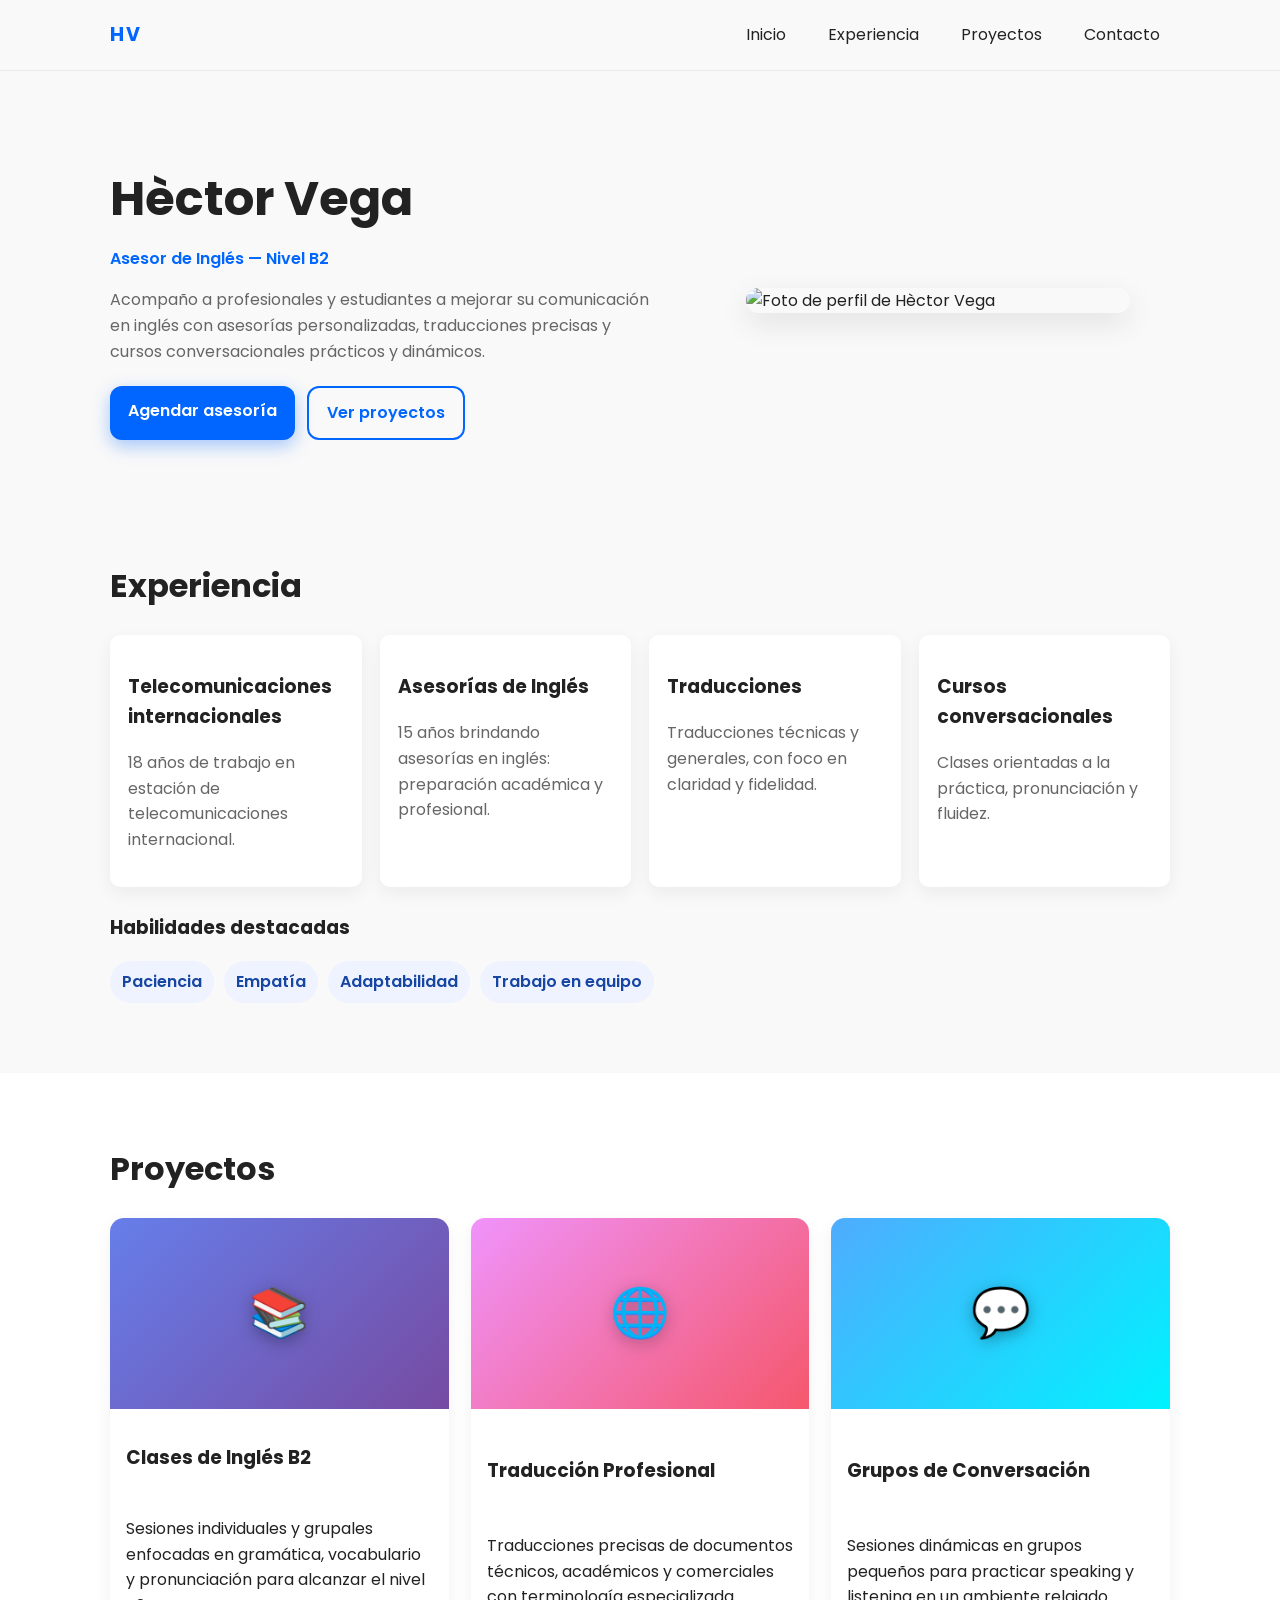
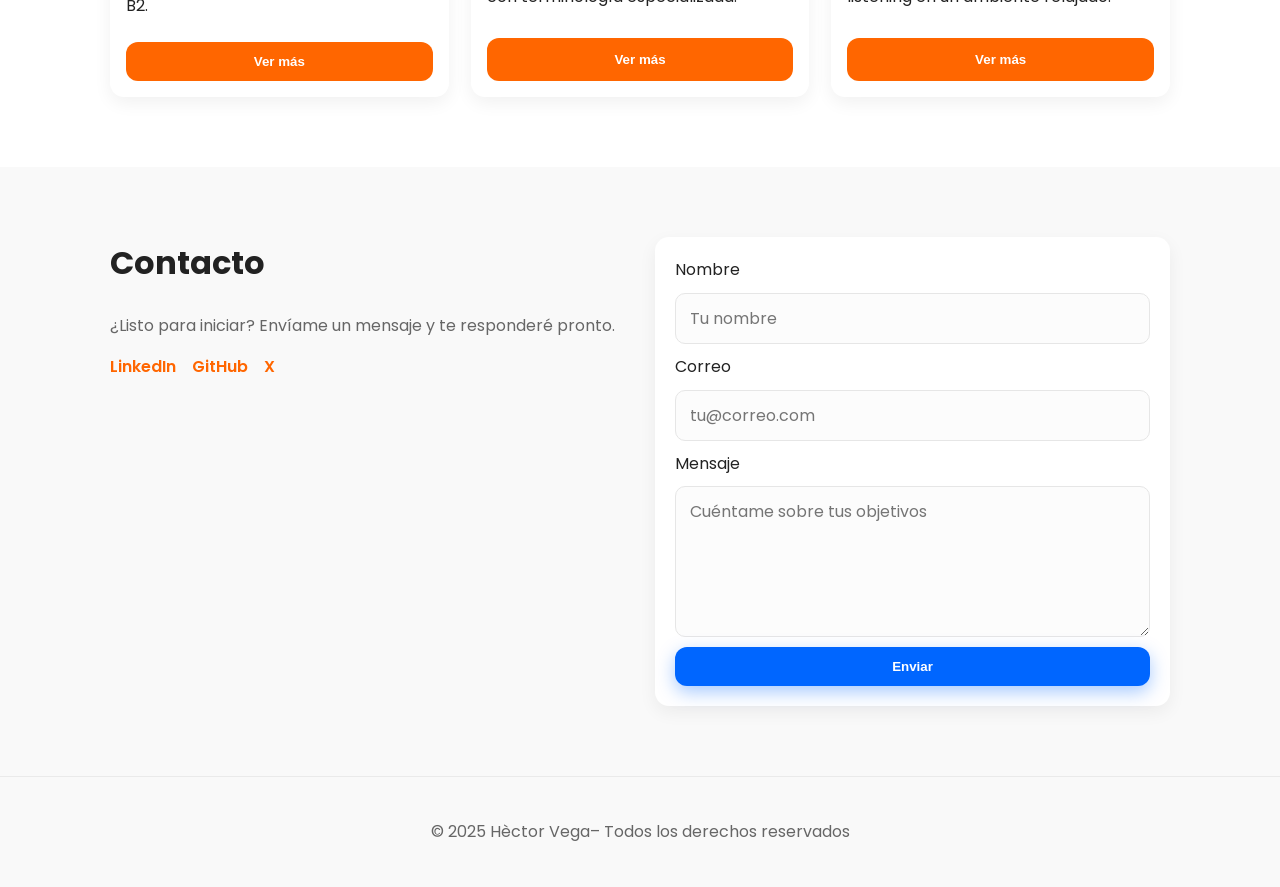
==== index.html @ d696b53c "Add files via upload" ====
<!DOCTYPE html>
<html lang="es">
  <head>
    <meta charset="UTF-8" />
    <meta name="viewport" content="width=device-width, initial-scale=1.0" />
    <meta name="description" content="Portafolio profesional de Hèctor Vega – asesor de Inglés B2" />
    <title>Hèctor Vega — Asesor de Inglés B2</title>
    <!-- Tipografía Google Fonts -->
    <link rel="preconnect" href="https://fonts.googleapis.com">
    <link rel="preconnect" href="https://fonts.gstatic.com" crossorigin>
    <link href="https://fonts.googleapis.com/css2?family=Poppins:wght@300;400;500;600;700&display=swap" rel="stylesheet">
    <!-- Hoja de estilos principal -->
    <link rel="stylesheet" href="./css/styles.css" />
  </head>
  <body>
    <!-- Navegación principal fija -->
    <header class="site-header">
      <nav class="container nav">
        <a href="#inicio" class="logo" aria-label="Ir al inicio">HV</a>
        <ul class="nav-links">
          <li><a href="#inicio">Inicio</a></li>
          <li><a href="#experiencia">Experiencia</a></li>
          <li><a href="#proyectos">Proyectos</a></li>
          <li><a href="#contacto">Contacto</a></li>
        </ul>
      </nav>
    </header>

    <!-- Sección 1: Presentación / Hero -->
    <main id="inicio" class="hero">
      <div class="container hero-grid">
        <!-- Texto de presentación -->
        <section class="hero-content" aria-labelledby="presentacion-title">
          <h1 id="presentacion-title">Hèctor Vega</h1>
          <p class="subtitle">Asesor de Inglés — Nivel B2</p>
          <p class="description">
            Acompaño a profesionales y estudiantes a mejorar su comunicación en inglés con
            asesorías personalizadas, traducciones precisas y cursos conversacionales
            prácticos y dinámicos.
          </p>
          <div class="hero-cta">
            <a class="btn btn-primary" href="#contacto">Agendar asesoría</a>
            <a class="btn btn-outline" href="#proyectos">Ver proyectos</a>
          </div>
        </section>

        <!-- Imagen de perfil -->
        <figure class="hero-photo">
          <img src="https://res.cloudinary.com/dvc1s1dbi/image/upload/v1758905788/HVpot_lnt0bi.jpg" alt="Foto de perfil de Hèctor Vega" loading="lazy" />
        </figure>
      </div>
    </main>

    <!-- Sección 2: Experiencia -->
    <section id="experiencia" class="section">
      <div class="container">
        <h2 class="section-title">Experiencia</h2>
        <div class="experience-grid">
          <!-- Lista de experiencias laborales -->
          <article class="card">
            <h3>Telecomunicaciones internacionales</h3>
            <p class="muted">18 años de trabajo en estación de telecomunicaciones internacional.</p>
          </article>
          <article class="card">
            <h3>Asesorías de Inglés</h3>
            <p class="muted">15 años brindando asesorías en inglés: preparación académica y profesional.</p>
          </article>
          <article class="card">
            <h3>Traducciones</h3>
            <p class="muted">Traducciones técnicas y generales, con foco en claridad y fidelidad.</p>
          </article>
          <article class="card">
            <h3>Cursos conversacionales</h3>
            <p class="muted">Clases orientadas a la práctica, pronunciación y fluidez.</p>
          </article>
        </div>

        <!-- Habilidades destacadas -->
        <div class="skills">
          <h3>Habilidades destacadas</h3>
          <ul class="chip-list">
            <li class="chip">Paciencia</li>
            <li class="chip">Empatía</li>
            <li class="chip">Adaptabilidad</li>
            <li class="chip">Trabajo en equipo</li>
          </ul>
        </div>
      </div>
    </section>

    <!-- Sección 3: Proyectos -->
    <section id="proyectos" class="section alt">
      <div class="container">
        <h2 class="section-title">Proyectos</h2>
        <div class="projects-grid">
          <!-- Tarjeta de proyecto: Clases de inglés -->
          <article class="project-card">
            <div class="project-image project-image-classes">
              <div class="project-icon">📚</div>
              <div class="project-overlay">
                <span class="project-label">Clases Personalizadas</span>
              </div>
            </div>
            <div class="project-content">
              <h3>Clases de Inglés B2</h3>
              <p>Sesiones individuales y grupales enfocadas en gramática, vocabulario y pronunciación para alcanzar el nivel B2.</p>
              <button class="btn btn-secondary" type="button">Ver más</button>
            </div>
          </article>

          <!-- Tarjeta de proyecto: Traducción -->
          <article class="project-card">
            <div class="project-image project-image-translation">
              <div class="project-icon">🌐</div>
              <div class="project-overlay">
                <span class="project-label">Servicios de Traducción</span>
              </div>
            </div>
            <div class="project-content">
              <h3>Traducción Profesional</h3>
              <p>Traducciones precisas de documentos técnicos, académicos y comerciales con terminología especializada.</p>
              <button class="btn btn-secondary" type="button">Ver más</button>
            </div>
          </article>

          <!-- Tarjeta de proyecto: Grupos de conversación -->
          <article class="project-card">
            <div class="project-image project-image-conversation">
              <div class="project-icon">💬</div>
              <div class="project-overlay">
                <span class="project-label">Grupos de Conversación</span>
              </div>
            </div>
            <div class="project-content">
              <h3>Grupos de Conversación</h3>
              <p>Sesiones dinámicas en grupos pequeños para practicar speaking y listening en un ambiente relajado.</p>
              <button class="btn btn-secondary" type="button">Ver más</button>
            </div>
          </article>
        </div>
      </div>
    </section>

    <!-- Sección 4: Contacto -->
    <section id="contacto" class="section">
      <div class="container contact-grid">
        <div>
          <h2 class="section-title">Contacto</h2>
          <p class="muted">¿Listo para iniciar? Envíame un mensaje y te responderé pronto.</p>
          <!-- Enlaces simulados a redes sociales -->
          <ul class="socials">
            <li><a href="#" aria-label="LinkedIn">LinkedIn</a></li>
            <li><a href="#" aria-label="GitHub">GitHub</a></li>
            <li><a href="#" aria-label="X (Twitter)">X</a></li>
          </ul>
        </div>

        <!-- Formulario de contacto -->
        <form class="contact-form" id="contactForm" novalidate>
          <!-- Campo: Nombre -->
          <label for="nombre">Nombre</label>
          <input type="text" id="nombre" name="nombre" placeholder="Tu nombre" required />

          <!-- Campo: Correo -->
          <label for="correo">Correo</label>
          <input type="email" id="correo" name="correo" placeholder="tu@correo.com" required />

          <!-- Campo: Mensaje -->
          <label for="mensaje">Mensaje</label>
          <textarea id="mensaje" name="mensaje" rows="5" placeholder="Cuéntame sobre tus objetivos" required></textarea>

          <button type="submit" class="btn btn-primary">Enviar</button>
        </form>
      </div>
    </section>

    <!-- Footer -->
    <footer class="site-footer">
      <div class="container">
        <p>© 2025 Hèctor Vega– Todos los derechos reservados</p>
      </div>
    </footer>

    <!-- Script principal -->
    <script src="./js/script.js"></script>
  </body>
  </html>
---- css/styles.css ----
/*
  styles.css — Tema moderno para el portafolio de Hèctor Vega
  Paleta: fondo #f9f9f9, texto #222, primario #0066ff, secundario #ff6600
  Tipografía: Poppins (fallback sans-serif)
*/

:root {
  --color-bg: #f9f9f9;
  --color-text: #222222;
  --color-primary: #0066ff;
  --color-secondary: #ff6600;
  --color-muted: #666666;
  --color-card: #ffffff;
  --shadow-sm: 0 6px 18px rgba(0, 0, 0, 0.06);
  --shadow-md: 0 10px 30px rgba(0, 0, 0, 0.10);
  --radius: 14px;
  --radius-sm: 10px;
  --container: 1100px;
  --transition: 220ms ease;
}

/* Reset básico y tipografía */
* { box-sizing: border-box; }
html { scroll-behavior: smooth; }
body {
  margin: 0;
  font-family: 'Poppins', system-ui, -apple-system, Segoe UI, Roboto, Ubuntu, 'Helvetica Neue', Arial, sans-serif;
  color: var(--color-text);
  background: var(--color-bg);
  line-height: 1.6;
}

img { max-width: 100%; display: block; }
a { color: inherit; text-decoration: none; }

.container {
  width: 100%;
  max-width: var(--container);
  margin: 0 auto;
  padding: 0 20px;
}

/* Header fijo */
.site-header {
  position: sticky;
  top: 0;
  z-index: 50;
  background: rgba(249, 249, 249, 0.8);
  backdrop-filter: saturate(160%) blur(12px);
  border-bottom: 1px solid rgba(0, 0, 0, 0.06);
}

.nav {
  display: flex;
  align-items: center;
  justify-content: space-between;
  height: 70px;
}

.logo {
  font-weight: 700;
  font-size: 1.2rem;
  letter-spacing: 2px;
  color: var(--color-primary);
}

.nav-links {
  list-style: none;
  display: flex;
  gap: 22px;
  padding: 0;
  margin: 0;
}

.nav-links a {
  padding: 8px 10px;
  border-radius: 8px;
  transition: background var(--transition), color var(--transition), transform var(--transition);
}

.nav-links a:hover {
  background: var(--color-primary);
  color: white;
  transform: translateY(-2px);
}

/* Hero */
.hero {
  padding: 90px 0 50px;
}

.hero-grid {
  display: grid;
  grid-template-columns: 1.2fr 1fr;
  gap: 40px;
  align-items: center;
}

.hero-content h1 {
  margin: 0 0 8px;
  font-size: clamp(2rem, 4vw, 3rem);
}

.subtitle {
  margin: 0 0 14px;
  color: var(--color-primary);
  font-weight: 600;
}

.description {
  margin-bottom: 22px;
  color: var(--color-muted);
}

.hero-cta { display: flex; gap: 12px; flex-wrap: wrap; }

.hero-photo img {
  width: 100%;
  height: auto;
  border-radius: var(--radius);
  box-shadow: var(--shadow-md);
  object-fit: cover;
}

/* Botones */
.btn {
  appearance: none;
  border: none;
  padding: 12px 18px;
  border-radius: 12px;
  font-weight: 600;
  cursor: pointer;
  transition: transform var(--transition), box-shadow var(--transition), background var(--transition), color var(--transition);
}

.btn-primary {
  background: var(--color-primary);
  color: #ffffff;
  box-shadow: 0 6px 18px rgba(0, 102, 255, 0.35);
}

.btn-primary:hover { transform: translateY(-2px); box-shadow: 0 10px 26px rgba(0, 102, 255, 0.45); }
.btn-primary:active { transform: translateY(0); }

.btn-outline {
  background: transparent;
  color: var(--color-primary);
  border: 2px solid var(--color-primary);
}
.btn-outline:hover { background: var(--color-primary); color: white; }

.btn-secondary {
  background: var(--color-secondary);
  color: #ffffff;
}
.btn-secondary:hover { filter: brightness(1.05); transform: translateY(-2px); }

/* Secciones */
.section { padding: 70px 0; }
.section.alt { background: #ffffff; }
.section-title {
  font-size: clamp(1.6rem, 3vw, 2rem);
  margin: 0 0 24px 0;
}

.muted { color: var(--color-muted); }

/* Experiencia */
.experience-grid {
  display: grid;
  grid-template-columns: repeat(4, 1fr);
  gap: 18px;
}

.card {
  background: var(--color-card);
  border-radius: var(--radius-sm);
  box-shadow: var(--shadow-sm);
  padding: 18px;
  transition: transform var(--transition), box-shadow var(--transition);
}

.card:hover { transform: translateY(-4px); box-shadow: var(--shadow-md); }

.skills { margin-top: 26px; }
.chip-list { list-style: none; display: flex; gap: 10px; padding: 0; margin: 8px 0 0; flex-wrap: wrap; }
.chip {
  background: #eef3ff;
  color: #1746a2;
  padding: 8px 12px;
  border-radius: 999px;
  font-weight: 600;
}

/* Proyectos */
.projects-grid {
  display: grid;
  grid-template-columns: repeat(3, 1fr);
  gap: 22px;
}

.project-card {
  background: var(--color-card);
  border-radius: var(--radius);
  overflow: hidden;
  box-shadow: var(--shadow-sm);
  display: grid;
  transition: transform var(--transition), box-shadow var(--transition);
}

.project-card:hover {
  transform: translateY(-6px);
  box-shadow: var(--shadow-md);
}

/* Imágenes de proyectos con colores llamativos */
.project-image {
  position: relative;
  aspect-ratio: 16 / 9;
  display: flex;
  align-items: center;
  justify-content: center;
  overflow: hidden;
  transition: transform var(--transition);
}

.project-card:hover .project-image {
  transform: scale(1.05);
}

.project-icon {
  font-size: 3rem;
  z-index: 2;
  position: relative;
  filter: drop-shadow(0 4px 8px rgba(0, 0, 0, 0.3));
}

.project-overlay {
  position: absolute;
  bottom: 0;
  left: 0;
  right: 0;
  background: linear-gradient(transparent, rgba(0, 0, 0, 0.7));
  padding: 20px 16px 16px;
  transform: translateY(100%);
  transition: transform var(--transition);
}

.project-card:hover .project-overlay {
  transform: translateY(0);
}

.project-label {
  color: white;
  font-weight: 600;
  font-size: 0.9rem;
  text-shadow: 0 2px 4px rgba(0, 0, 0, 0.5);
}

/* Gradientes coloridos para cada tipo de proyecto */
.project-image-classes {
  background: linear-gradient(135deg, #667eea 0%, #764ba2 100%);
}

.project-image-translation {
  background: linear-gradient(135deg, #f093fb 0%, #f5576c 100%);
}

.project-image-conversation {
  background: linear-gradient(135deg, #4facfe 0%, #00f2fe 100%);
}

.project-content { 
  padding: 16px; 
  display: grid; 
  gap: 8px; 
}

/* Contacto */
.contact-grid {
  display: grid;
  grid-template-columns: 1fr 1fr;
  gap: 30px;
}

.socials { list-style: none; padding: 0; display: flex; gap: 16px; }
.socials a { color: var(--color-secondary); font-weight: 600; }
.socials a:hover { text-decoration: underline; }

.contact-form {
  background: var(--color-card);
  padding: 20px;
  border-radius: var(--radius);
  box-shadow: var(--shadow-sm);
  display: grid;
  gap: 10px;
}

.contact-form input,
.contact-form textarea {
  width: 100%;
  padding: 12px 14px;
  border-radius: 10px;
  border: 1px solid #e6e6e6;
  background: #fcfcfc;
  transition: border var(--transition), box-shadow var(--transition);
  font-family: inherit;
  font-size: 1rem;
}

.contact-form input:focus,
.contact-form textarea:focus {
  outline: none;
  border-color: var(--color-primary);
  box-shadow: 0 0 0 4px rgba(0, 102, 255, 0.12);
}

/* Footer */
.site-footer {
  padding: 26px 0;
  border-top: 1px solid rgba(0,0,0,0.06);
  text-align: center;
  color: var(--color-muted);
}

/* Responsive */
@media (max-width: 1024px) {
  .experience-grid { grid-template-columns: repeat(2, 1fr); }
  .projects-grid { grid-template-columns: repeat(2, 1fr); }
}

@media (max-width: 720px) {
  .nav { height: 64px; }
  .hero { padding-top: 80px; }
  .hero-grid { grid-template-columns: 1fr; }
  .contact-grid { grid-template-columns: 1fr; }
  .projects-grid { grid-template-columns: 1fr; }
}
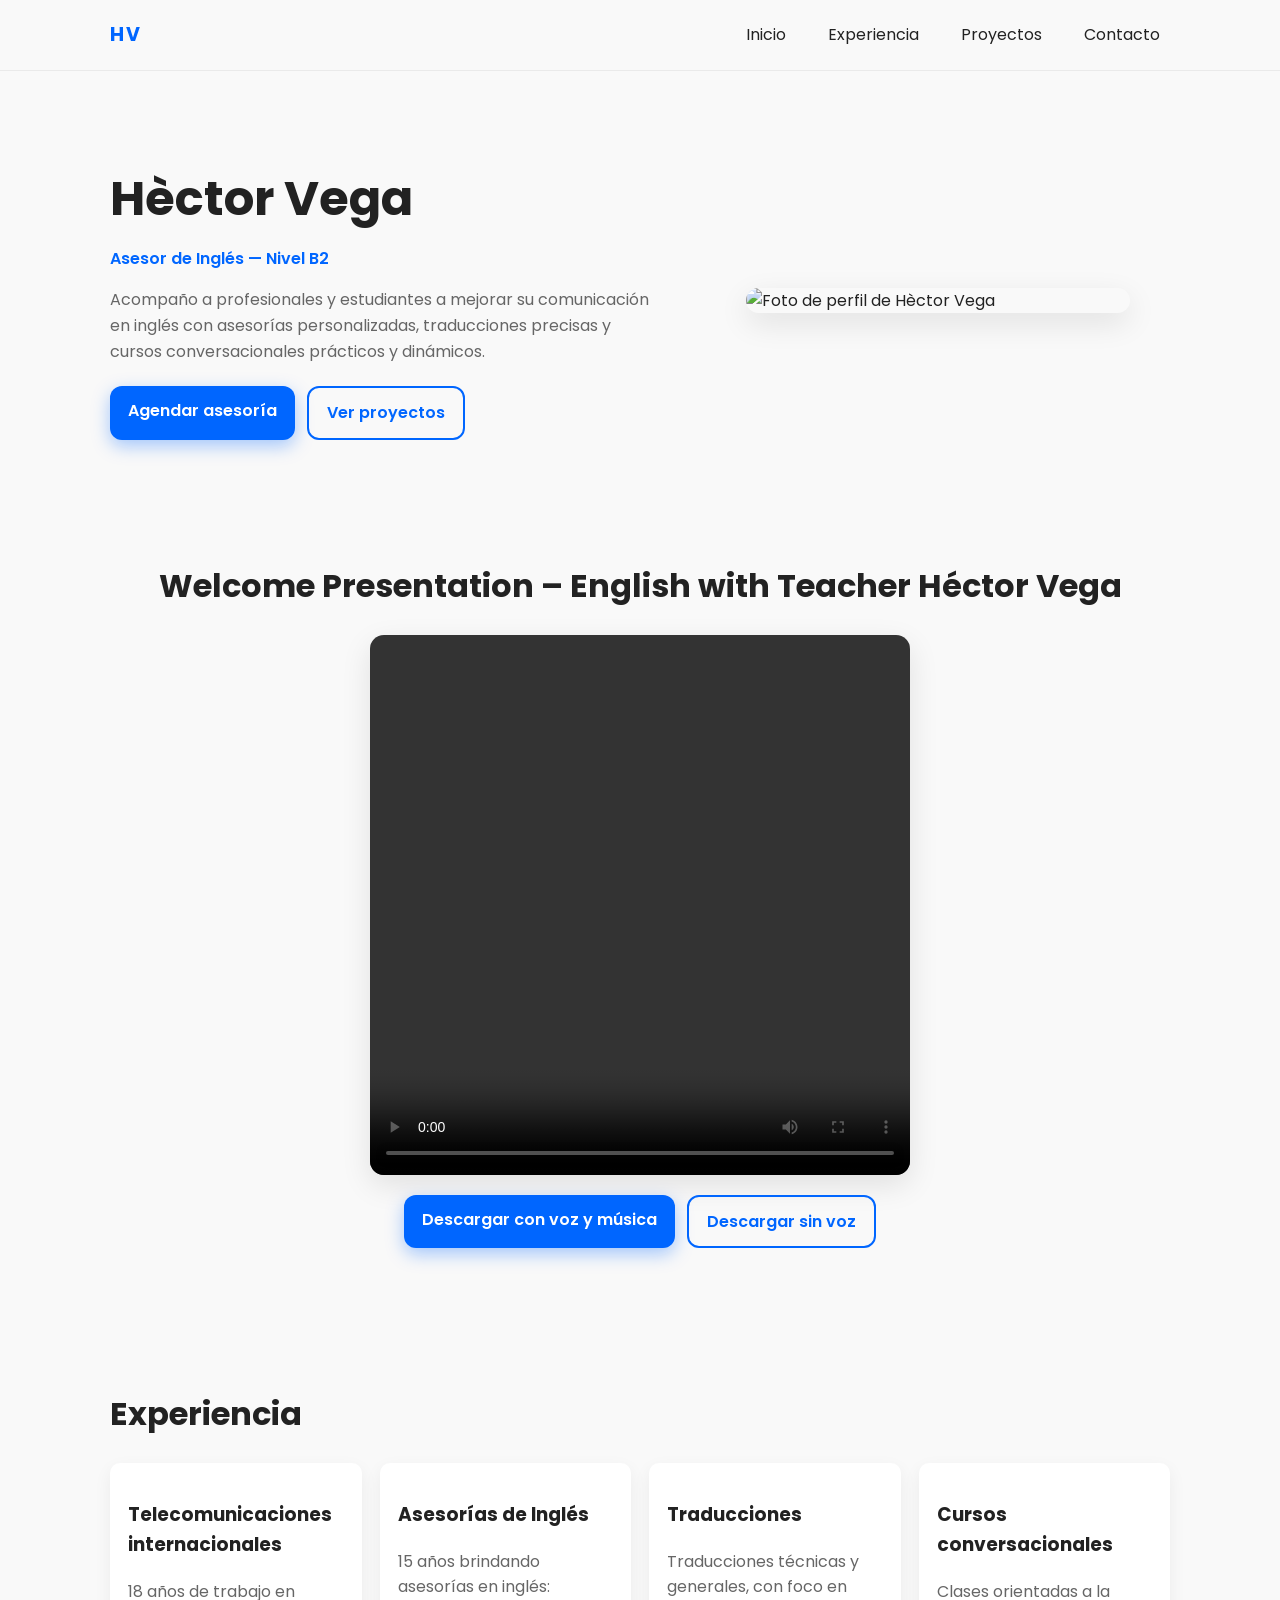
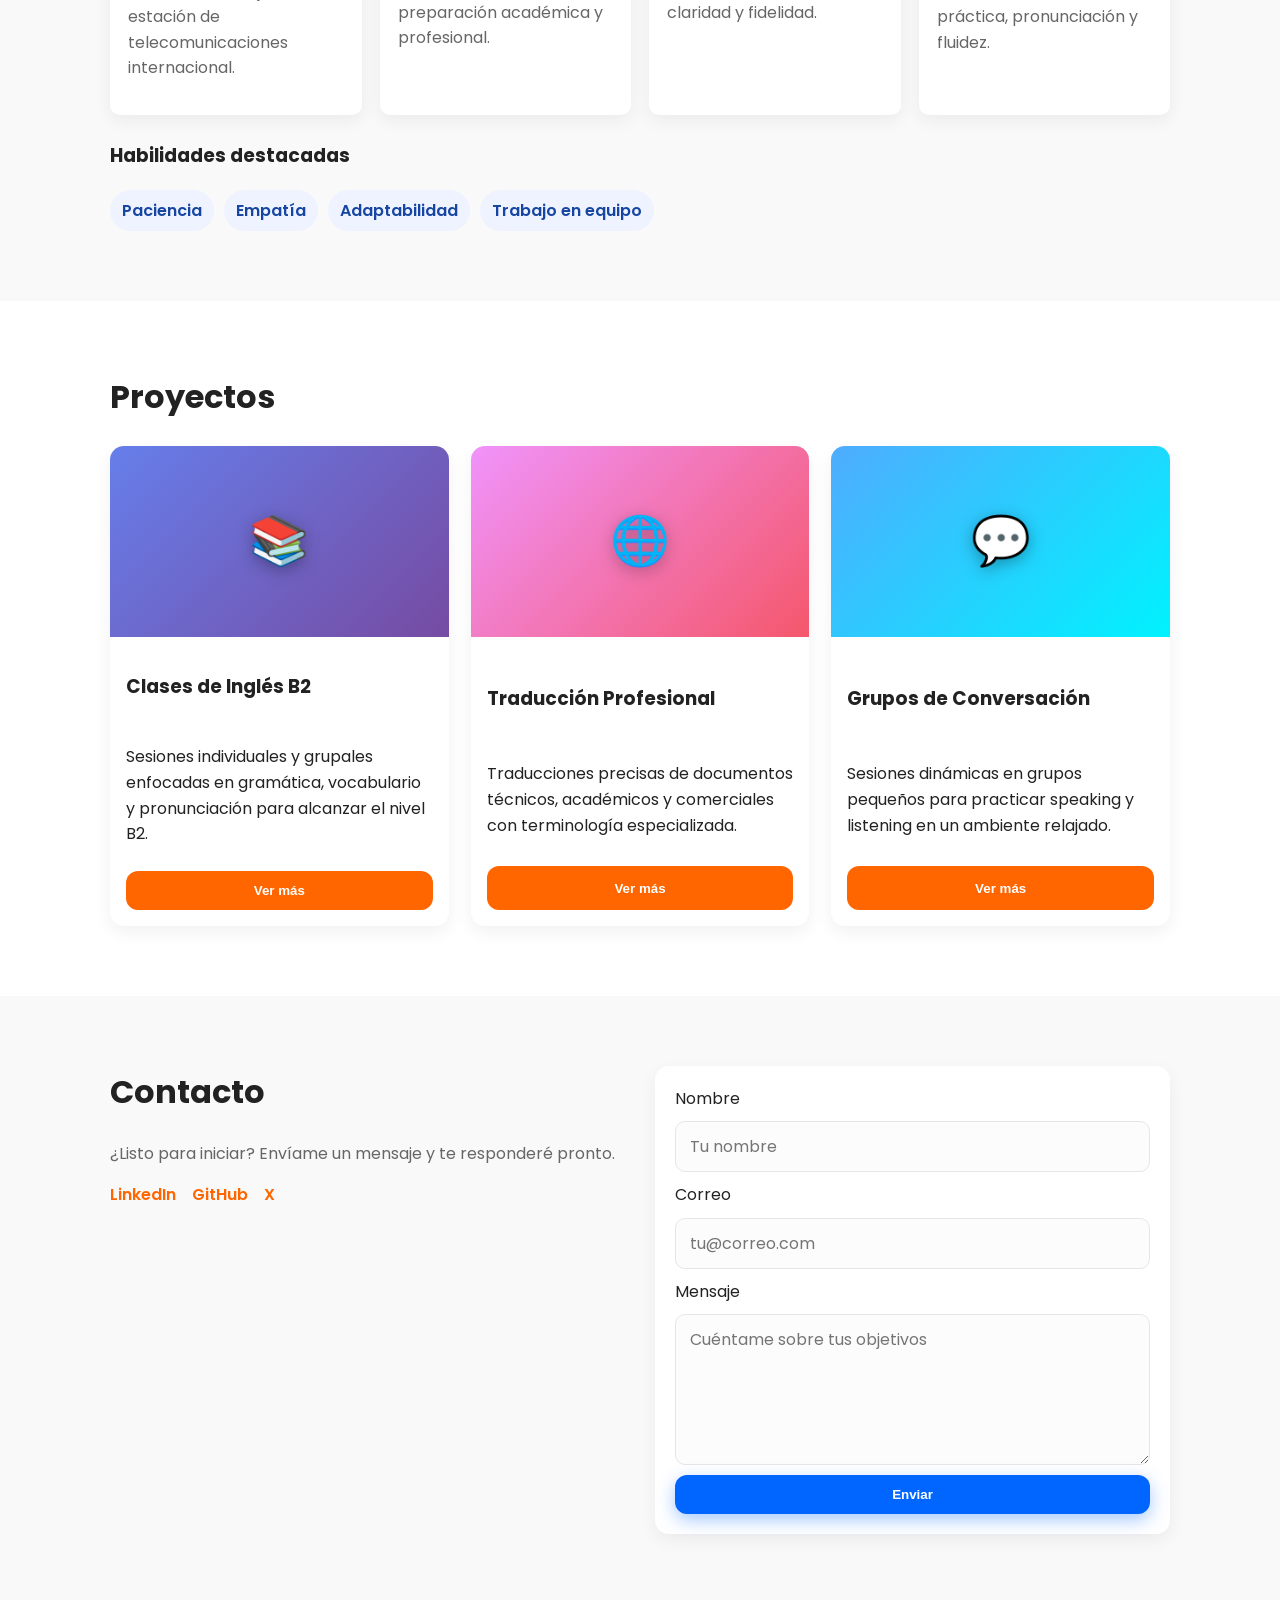
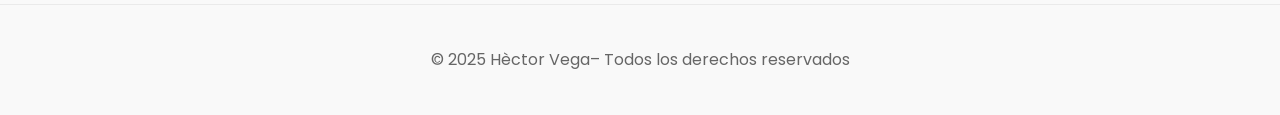
==== commit 699b058e: "Add video presentation section and styling Co-authored-by: hyyyr7457 <hyyyr7457@gmail.com>" ====
--- a/index.html
+++ b/index.html
@@ -51,6 +51,22 @@
       </div>
     </main>
 
+  <!-- Sección: Presentación en video -->
+  <section id="presentacion-video" class="section">
+      <div class="container" style="text-align:center">
+        <h2 class="section-title">Welcome Presentation – English with Teacher Héctor Vega</h2>
+        <video class="square-video" controls preload="metadata">
+          <source src="./presentation/output/welcome_presentation_with_voice.mp4" type="video/mp4" />
+          <source src="./presentation/output/welcome_presentation.mp4" type="video/mp4" />
+          Tu navegador no soporta video HTML5.
+        </video>
+        <div class="video-links">
+          <a class="btn btn-primary" href="./presentation/output/welcome_presentation_with_voice.mp4" download>Descargar con voz y música</a>
+          <a class="btn btn-outline" href="./presentation/output/welcome_presentation.mp4" download>Descargar sin voz</a>
+        </div>
+      </div>
+  </section>
+
     <!-- Sección 2: Experiencia -->
     <section id="experiencia" class="section">
       <div class="container">
@@ -183,6 +199,10 @@
 
     <!-- Script principal -->
     <script src="./js/script.js"></script>
+    <!-- Chatbase widget -->
+    <script>
+    (function(){if(!window.chatbase||window.chatbase("getState")!=="initialized"){window.chatbase=(...arguments)=>{if(!window.chatbase.q){window.chatbase.q=[]}window.chatbase.q.push(arguments)};window.chatbase=new Proxy(window.chatbase,{get(target,prop){if(prop==="q"){return target.q}return(...args)=>target(prop,...args)}})}const onLoad=function(){const script=document.createElement("script");script.src="https://www.chatbase.co/embed.min.js";script.id="Q_iWYYw1kbbiKHVZGAUJn";script.domain="www.chatbase.co";document.body.appendChild(script)};if(document.readyState==="complete"){onLoad()}else{window.addEventListener("load",onLoad)}})();
+    </script>
   </body>
   </html>
 
--- a/css/styles.css
+++ b/css/styles.css
@@ -338,3 +338,20 @@
 }
 
 
+/* Video de presentación */
+.square-video {
+  width: min(100%, 540px);
+  aspect-ratio: 1 / 1;
+  background: #f1f1f1;
+  border-radius: var(--radius);
+  box-shadow: var(--shadow-md);
+}
+
+.video-links {
+  margin-top: 12px;
+  display: flex;
+  gap: 12px;
+  flex-wrap: wrap;
+  justify-content: center;
+}
+
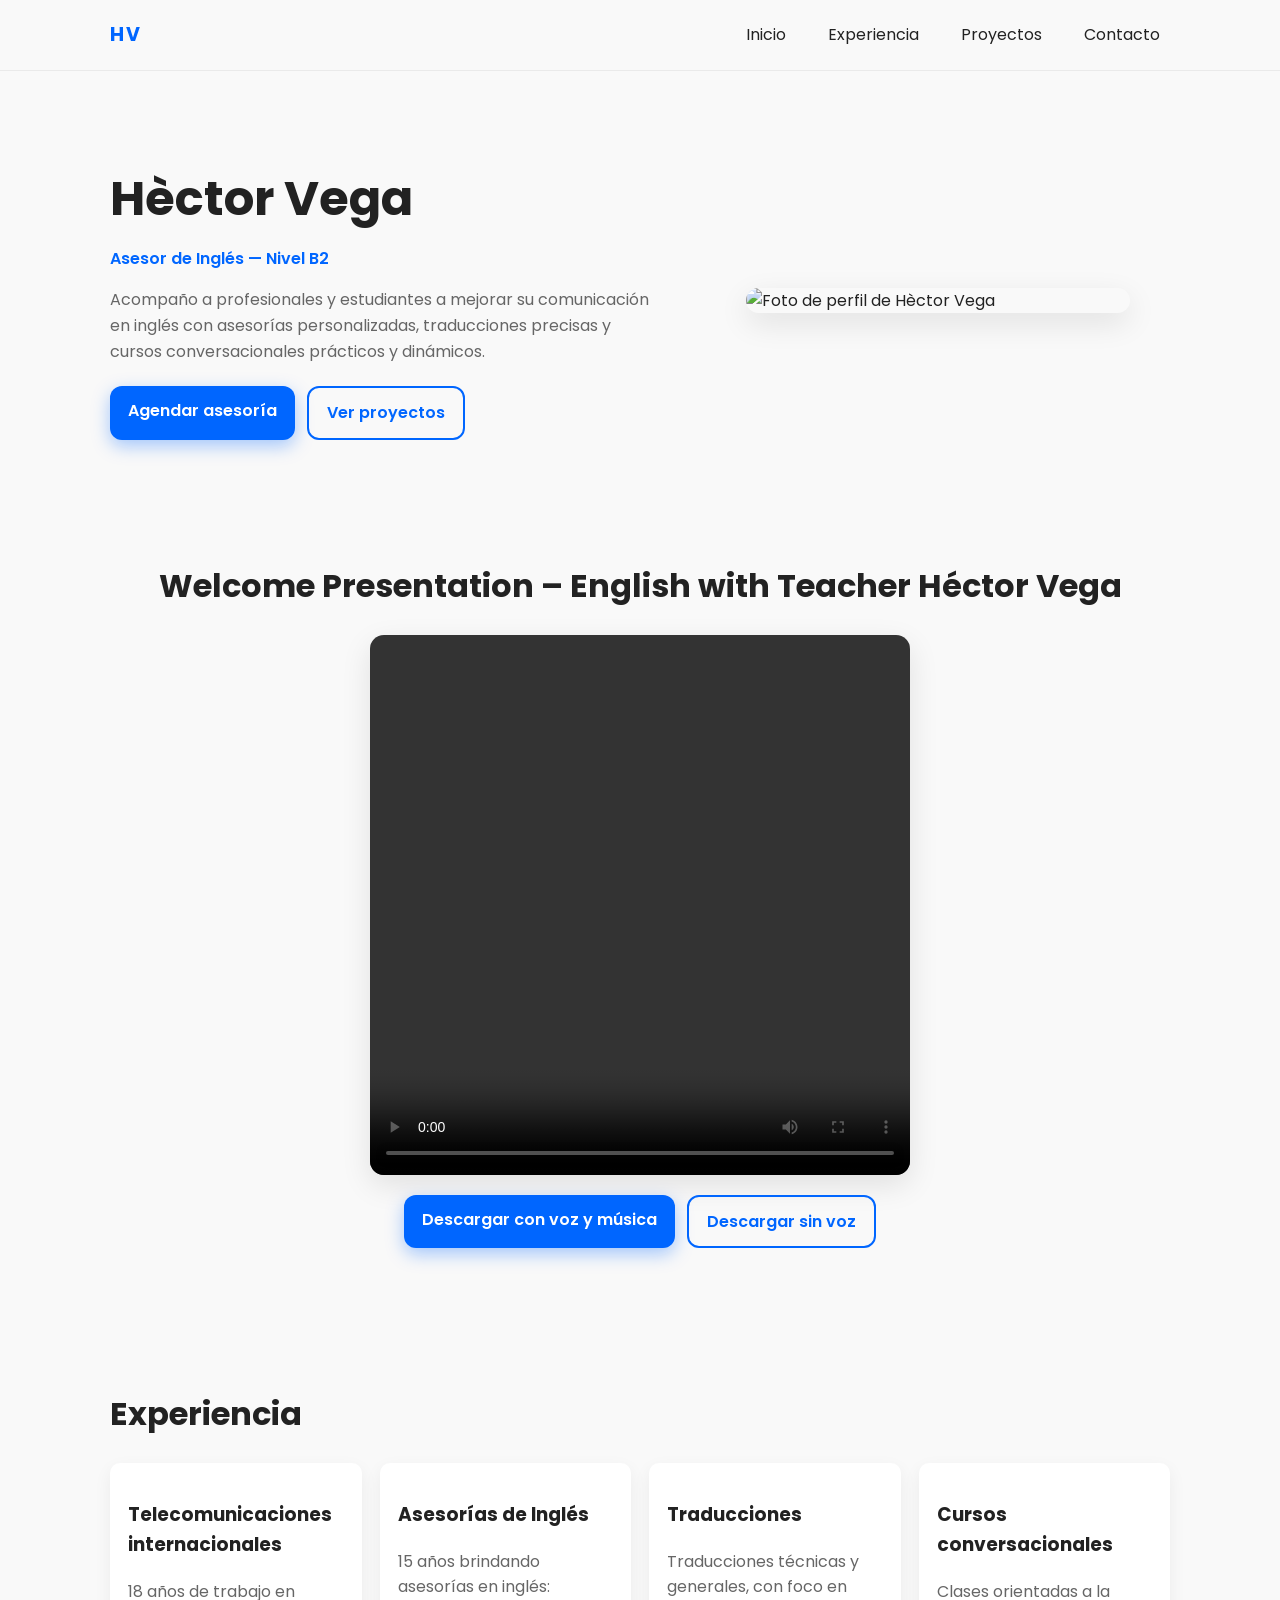
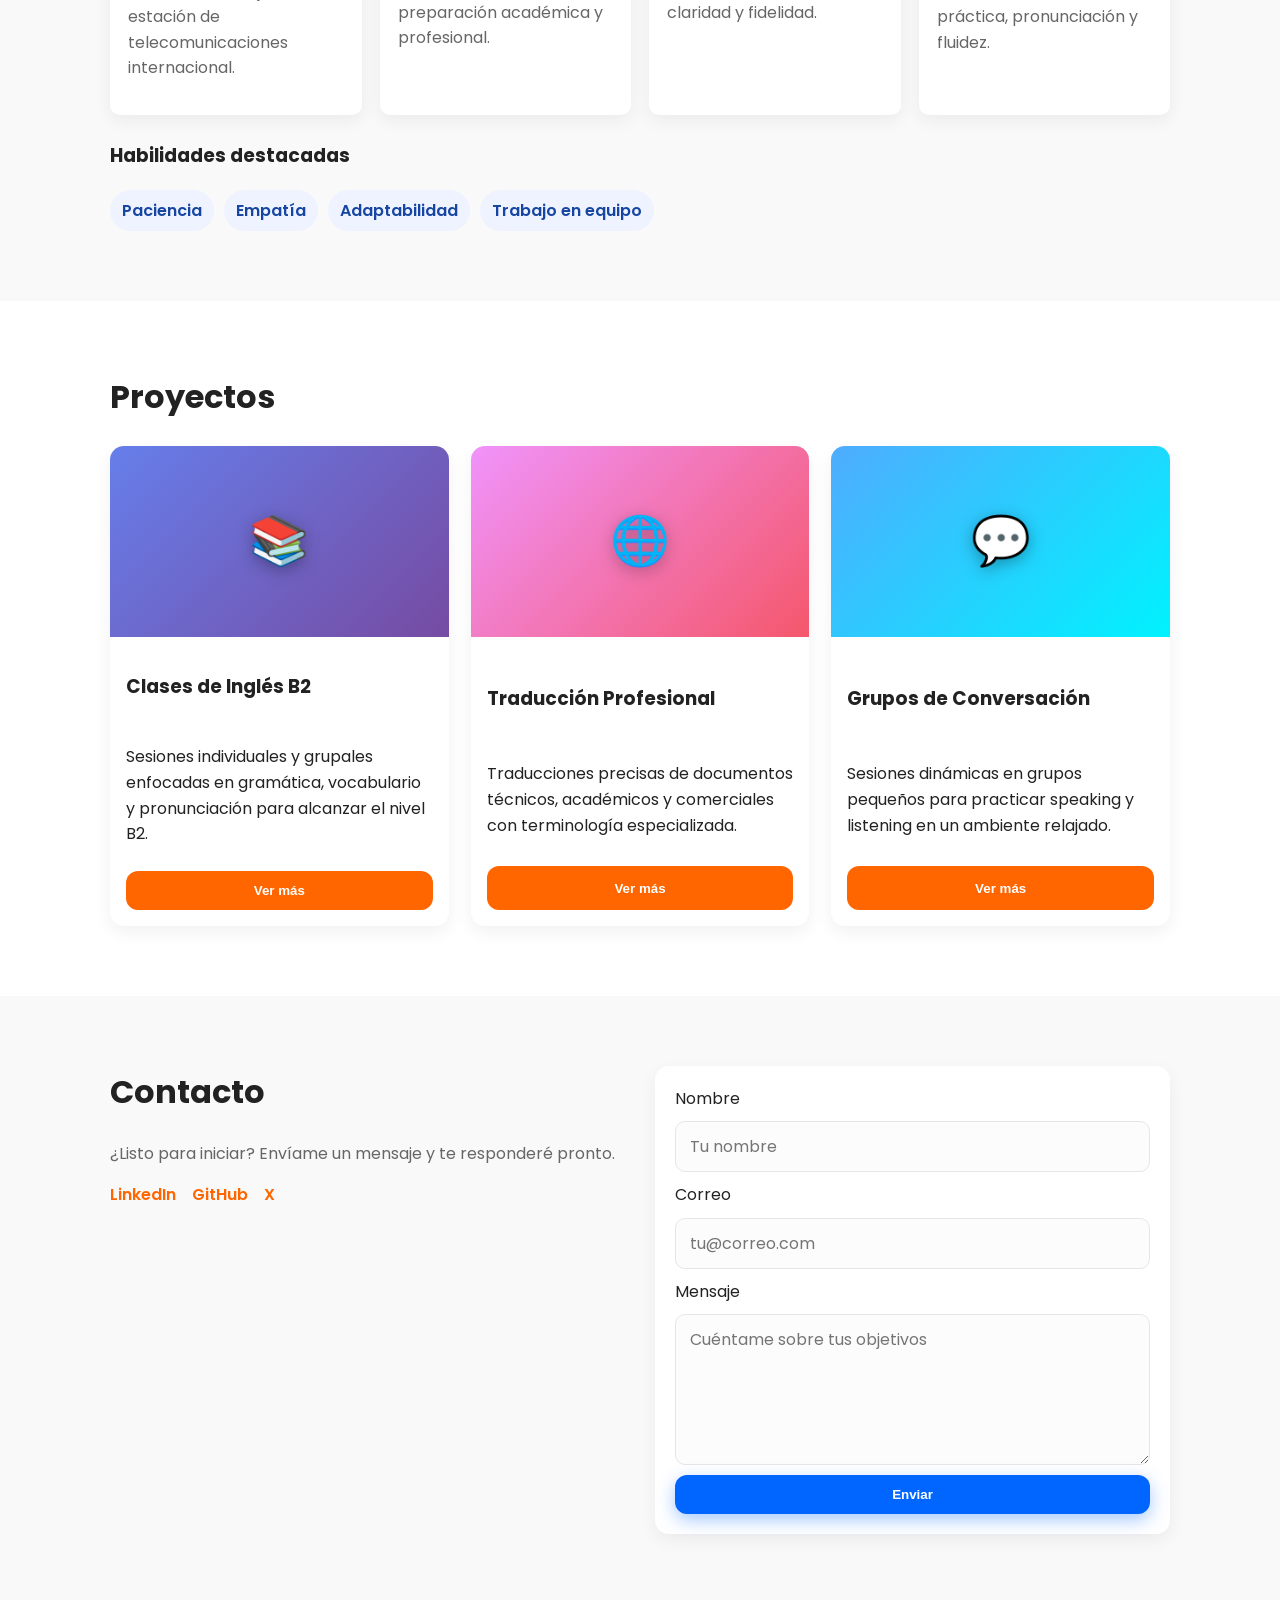
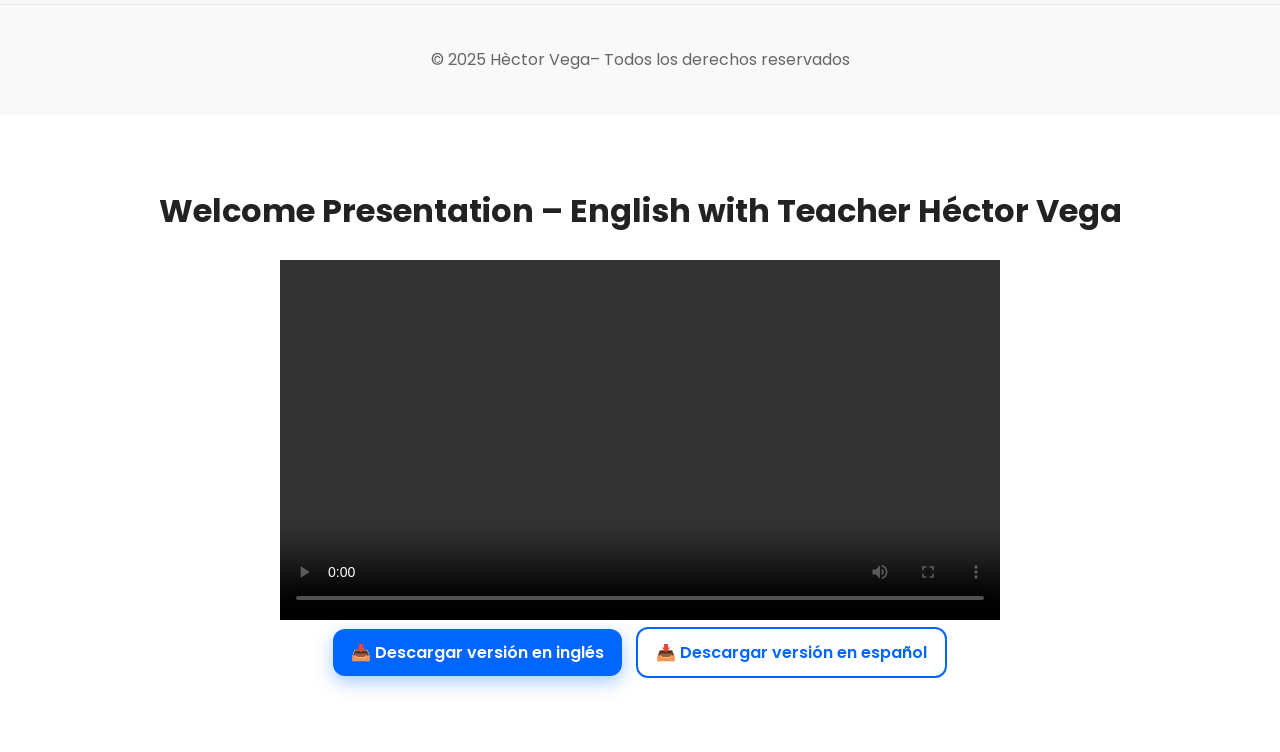
==== commit e9ecd214: "Fix HTML structure and add video section feat: Agregar sección de video de bienvenida" ====
--- a/index.html
+++ b/index.html
@@ -203,7 +203,21 @@
     <script>
     (function(){if(!window.chatbase||window.chatbase("getState")!=="initialized"){window.chatbase=(...arguments)=>{if(!window.chatbase.q){window.chatbase.q=[]}window.chatbase.q.push(arguments)};window.chatbase=new Proxy(window.chatbase,{get(target,prop){if(prop==="q"){return target.q}return(...args)=>target(prop,...args)}})}const onLoad=function(){const script=document.createElement("script");script.src="https://www.chatbase.co/embed.min.js";script.id="Q_iWYYw1kbbiKHVZGAUJn";script.domain="www.chatbase.co";document.body.appendChild(script)};if(document.readyState==="complete"){onLoad()}else{window.addEventListener("load",onLoad)}})();
     </script>
-  </body>
+  <section id="welcome" class="section alt">
+  <div class="container" style="text-align: center;">
+    <h2 class="section-title">Welcome Presentation – English with Teacher Héctor Vega</h2>
+    <video controls width="720" style="margin: 20px auto; display: block;">
+      <source src="video_en.mp4" type="video/mp4">
+      Tu navegador no soporta el video.
+    </video>
+    <p style="margin-top: 20px;">
+      <a class="btn btn-primary" href="video_en.mp4" download>📥 Descargar versión en inglés</a>
+      <a class="btn btn-outline" href="video_es.mp4" download style="margin-left: 10px;">📥 Descargar versión en español</a>
+    </p>
+  </div>
+</section>
+</body>
   </html>
 
 
+
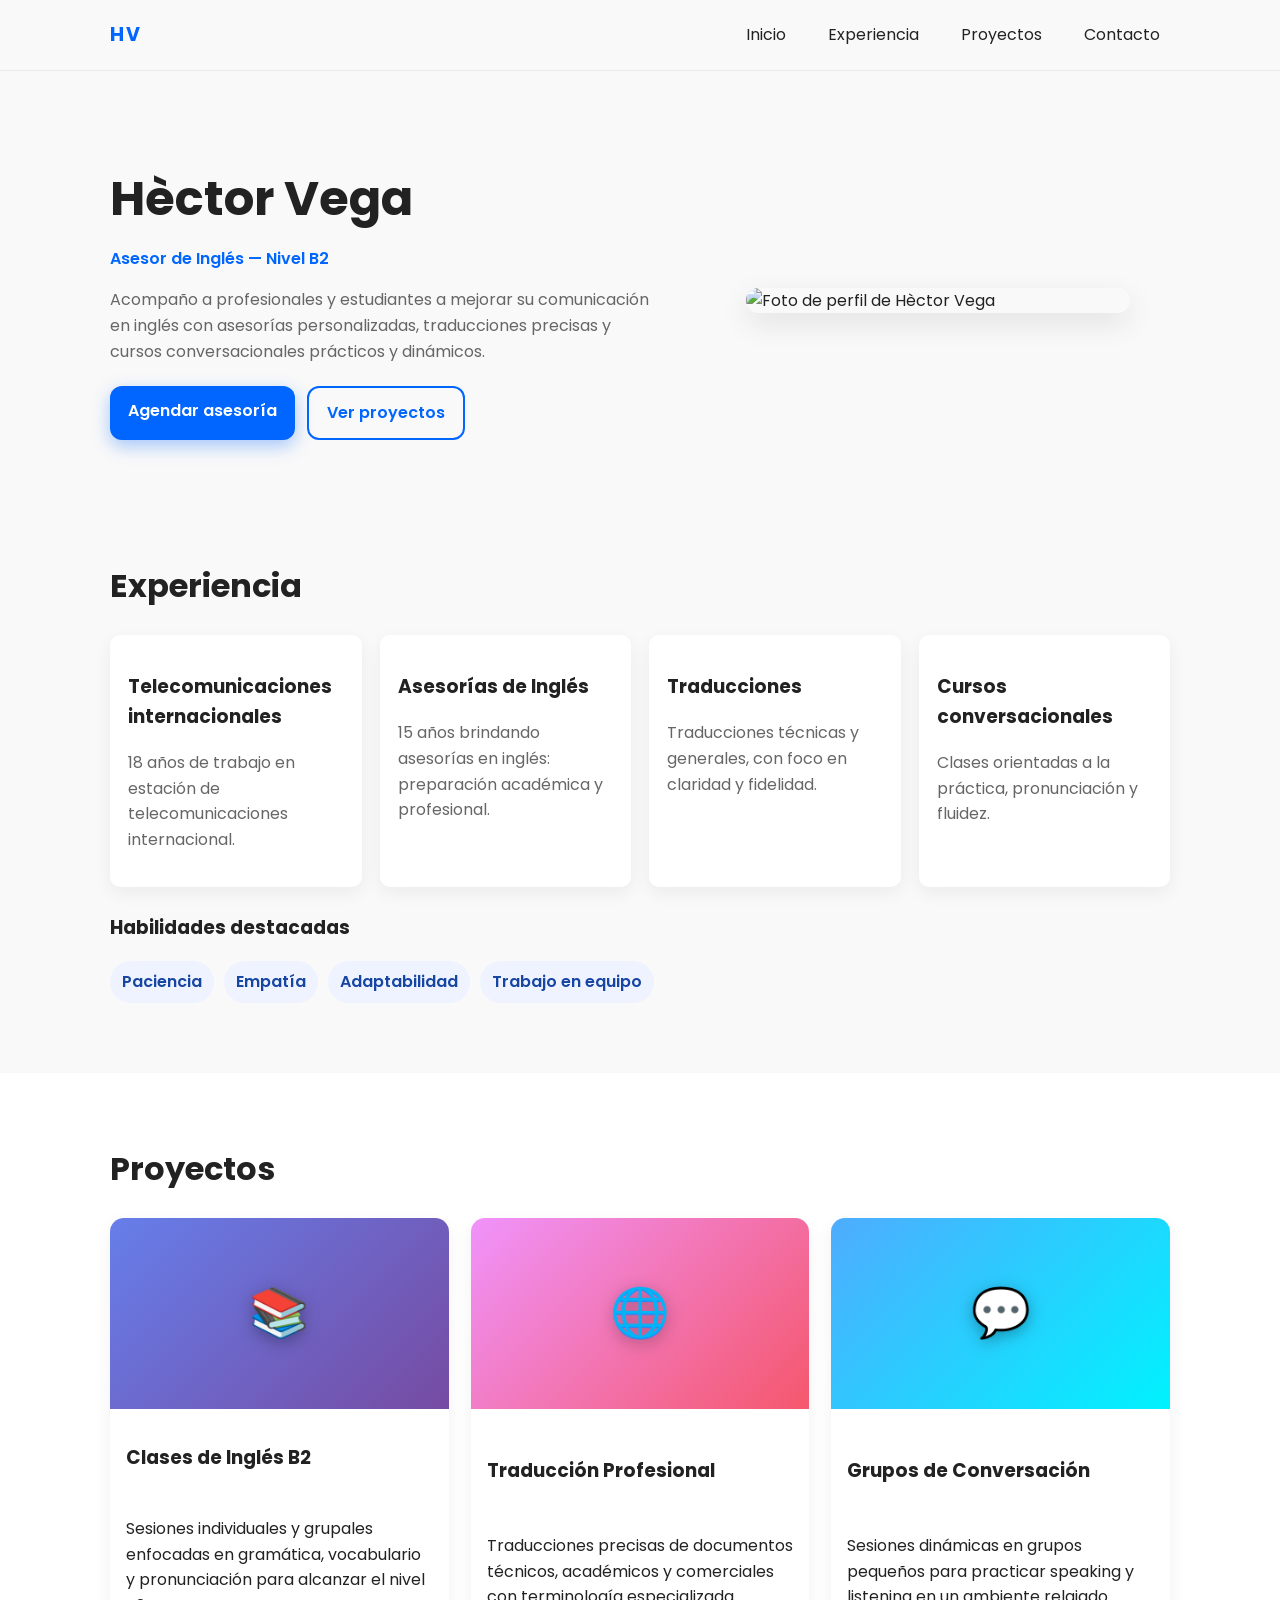
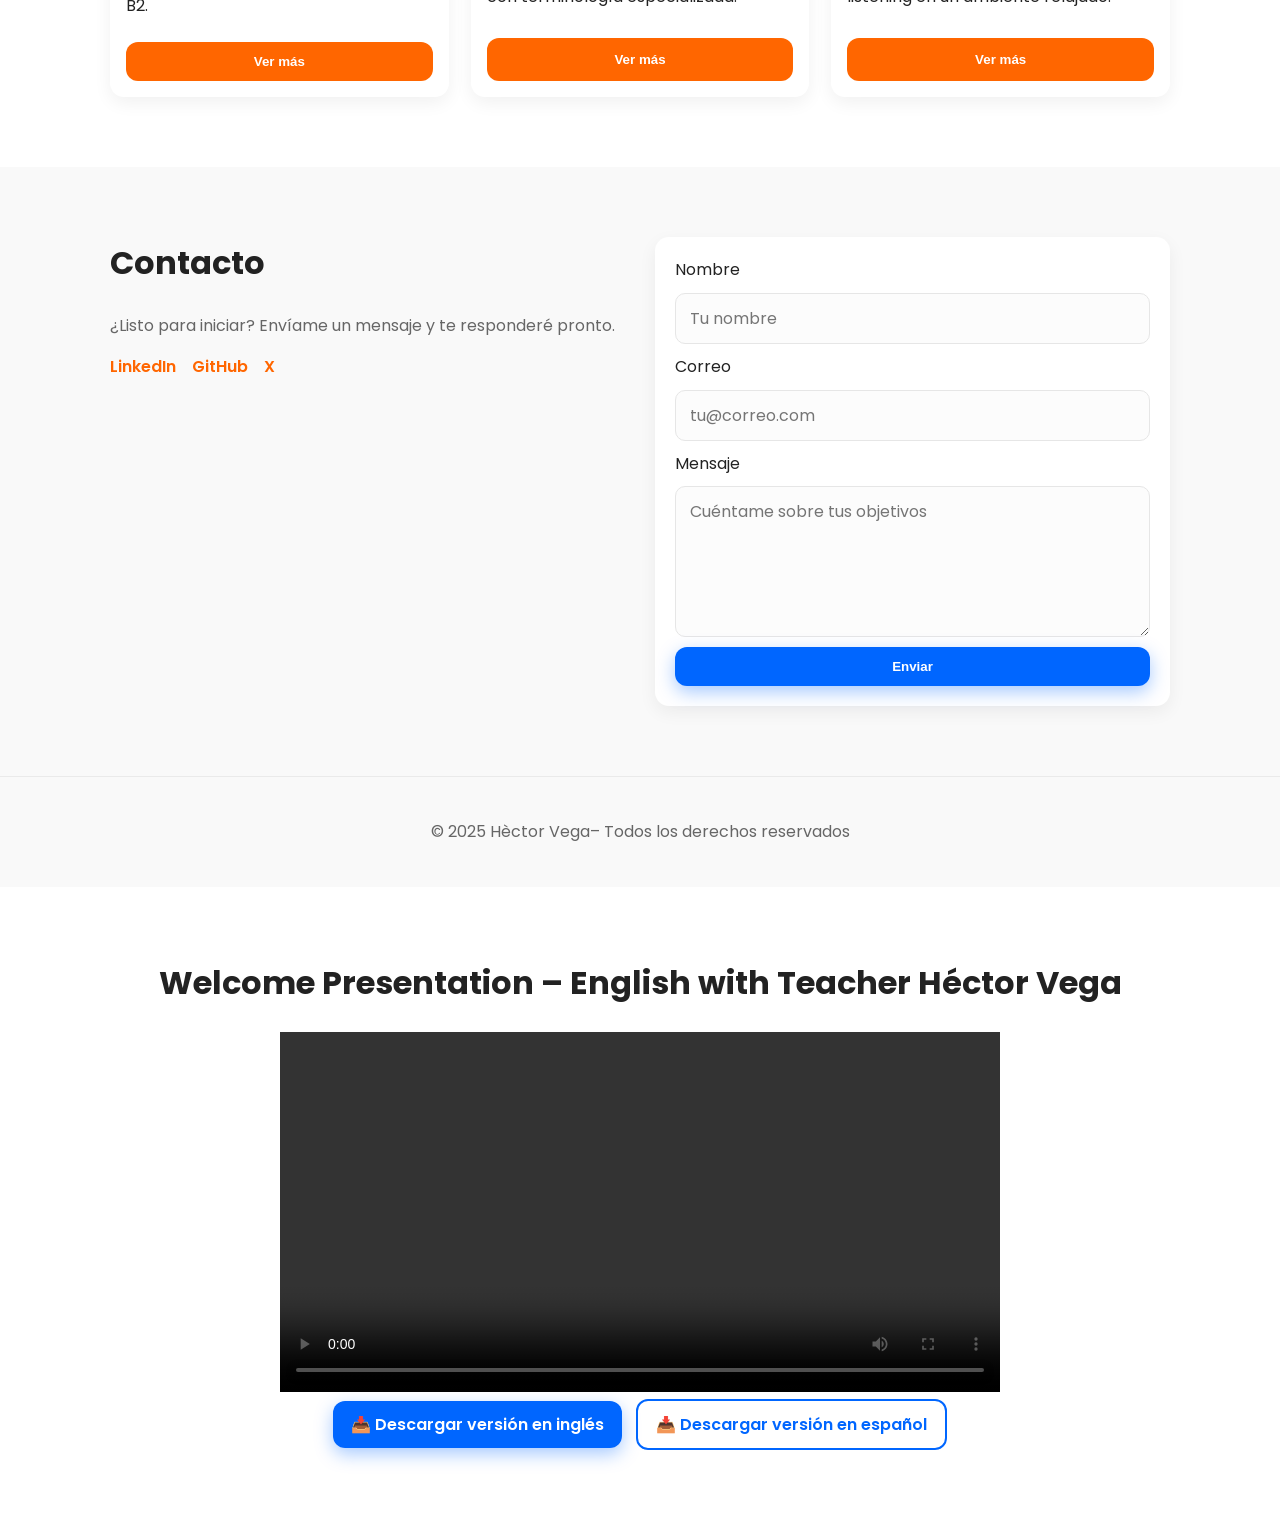
==== commit 6aca53cb: "Add welcome section with video and download links Added a welcome section with a video presentation " ====
--- a/index.html
+++ b/index.html
@@ -51,22 +51,6 @@
       </div>
     </main>
 
-  <!-- Sección: Presentación en video -->
-  <section id="presentacion-video" class="section">
-      <div class="container" style="text-align:center">
-        <h2 class="section-title">Welcome Presentation – English with Teacher Héctor Vega</h2>
-        <video class="square-video" controls preload="metadata">
-          <source src="./presentation/output/welcome_presentation_with_voice.mp4" type="video/mp4" />
-          <source src="./presentation/output/welcome_presentation.mp4" type="video/mp4" />
-          Tu navegador no soporta video HTML5.
-        </video>
-        <div class="video-links">
-          <a class="btn btn-primary" href="./presentation/output/welcome_presentation_with_voice.mp4" download>Descargar con voz y música</a>
-          <a class="btn btn-outline" href="./presentation/output/welcome_presentation.mp4" download>Descargar sin voz</a>
-        </div>
-      </div>
-  </section>
-
     <!-- Sección 2: Experiencia -->
     <section id="experiencia" class="section">
       <div class="container">
@@ -203,7 +187,7 @@
     <script>
     (function(){if(!window.chatbase||window.chatbase("getState")!=="initialized"){window.chatbase=(...arguments)=>{if(!window.chatbase.q){window.chatbase.q=[]}window.chatbase.q.push(arguments)};window.chatbase=new Proxy(window.chatbase,{get(target,prop){if(prop==="q"){return target.q}return(...args)=>target(prop,...args)}})}const onLoad=function(){const script=document.createElement("script");script.src="https://www.chatbase.co/embed.min.js";script.id="Q_iWYYw1kbbiKHVZGAUJn";script.domain="www.chatbase.co";document.body.appendChild(script)};if(document.readyState==="complete"){onLoad()}else{window.addEventListener("load",onLoad)}})();
     </script>
-  <section id="welcome" class="section alt">
+ <section id="welcome" class="section alt">
   <div class="container" style="text-align: center;">
     <h2 class="section-title">Welcome Presentation – English with Teacher Héctor Vega</h2>
     <video controls width="720" style="margin: 20px auto; display: block;">
@@ -216,7 +200,7 @@
     </p>
   </div>
 </section>
-</body>
+ </body>
   </html>
 
 
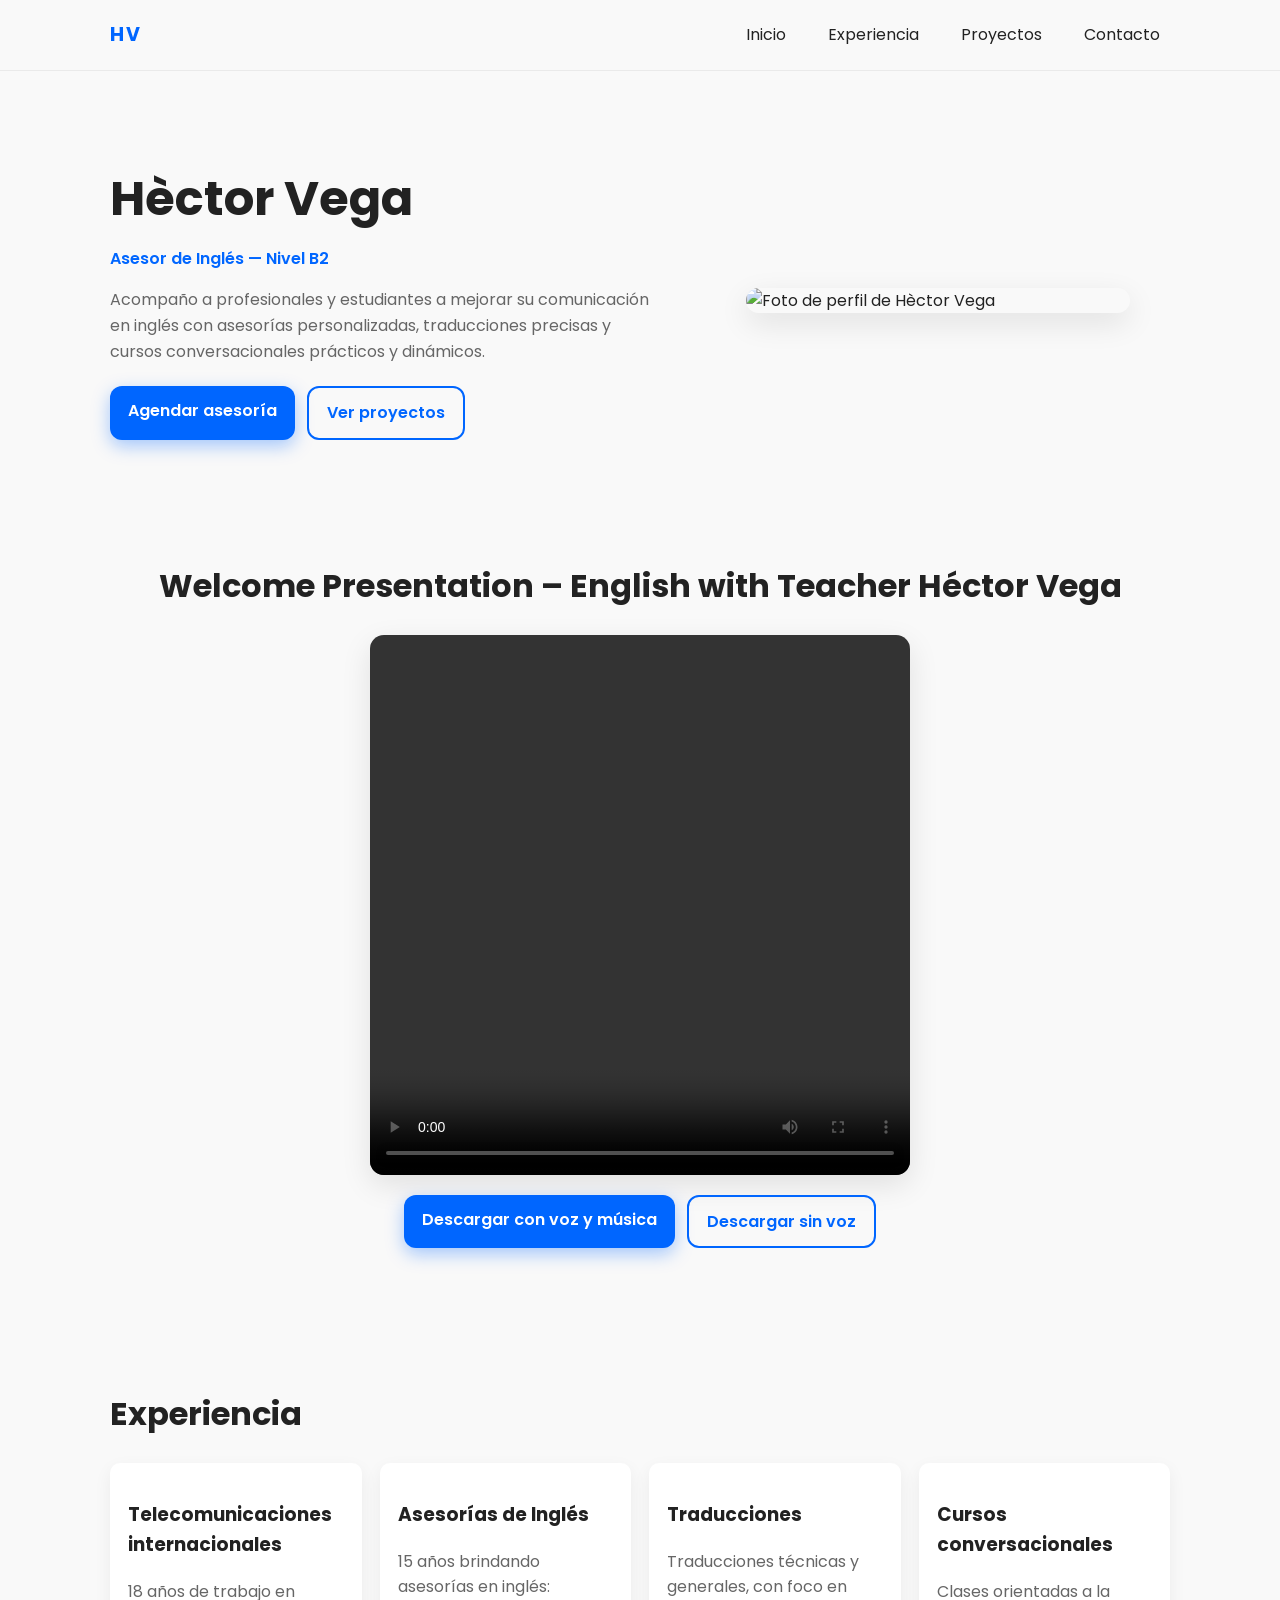
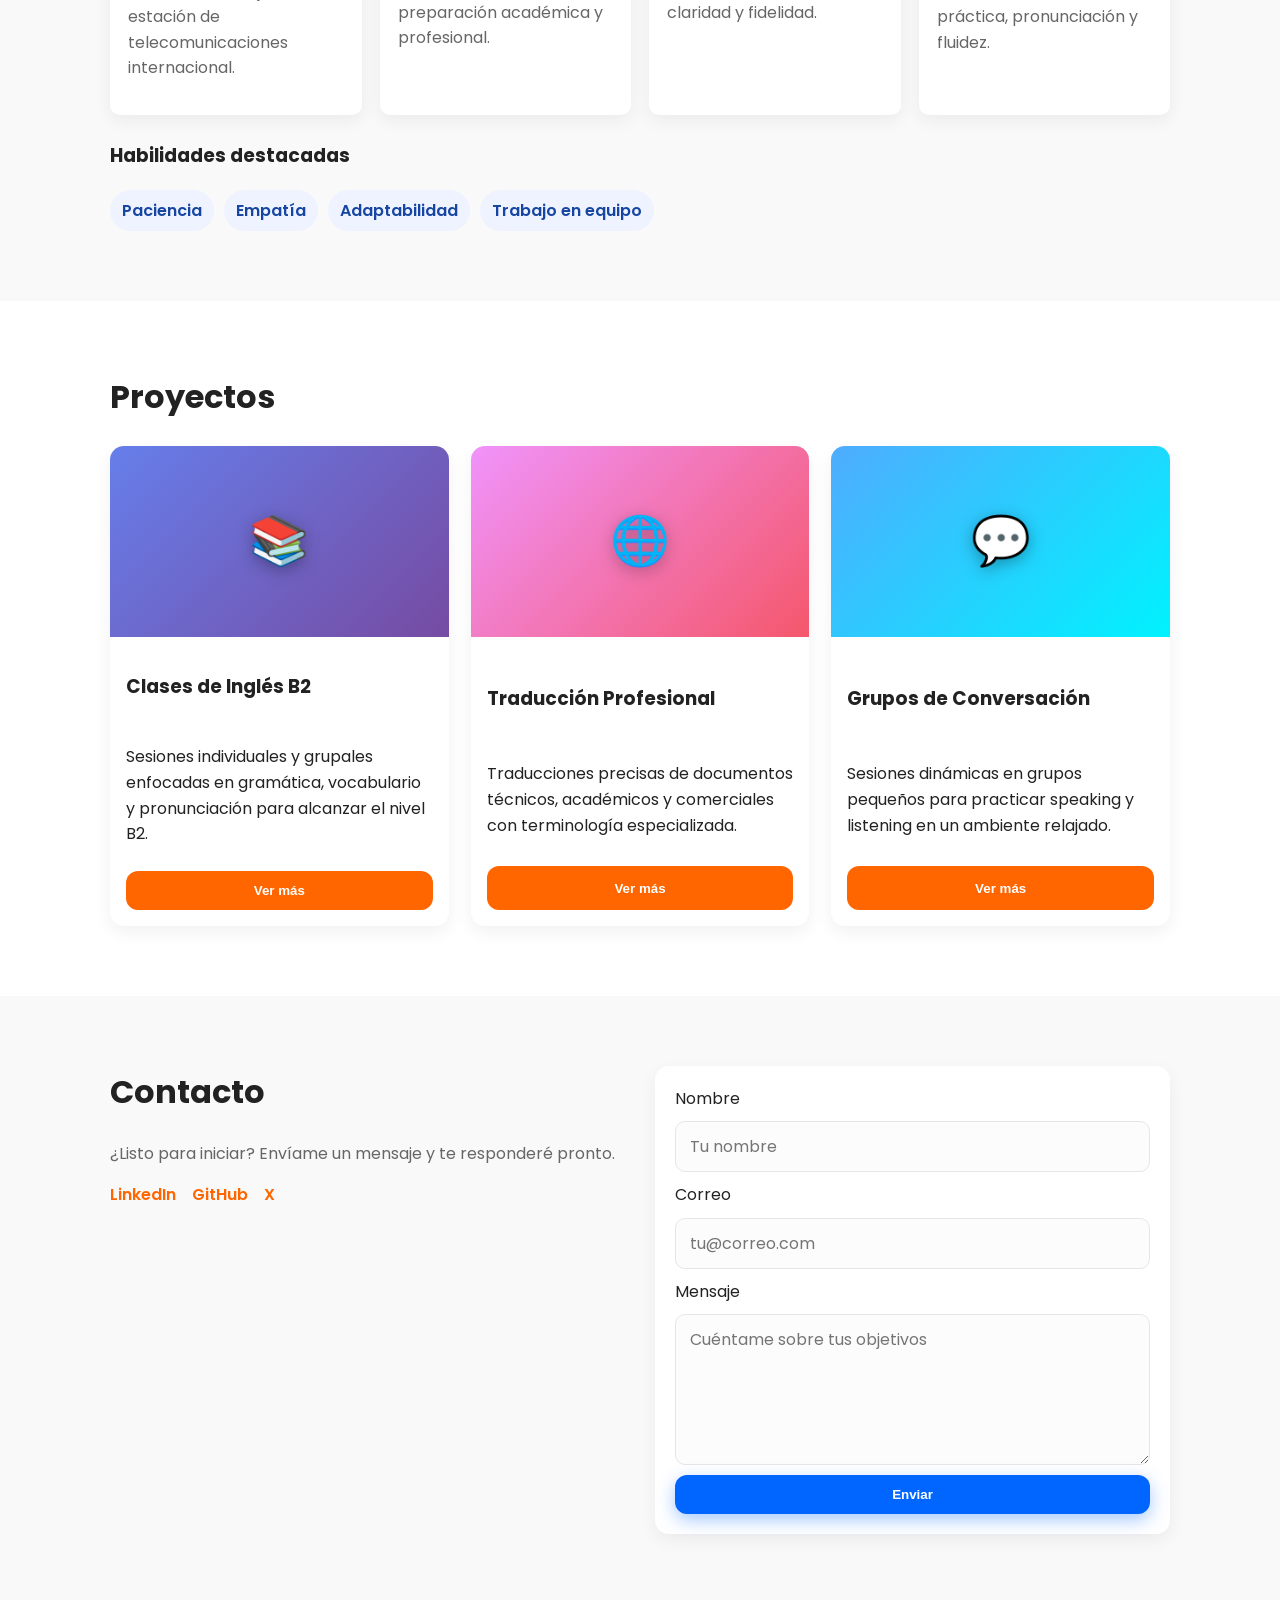
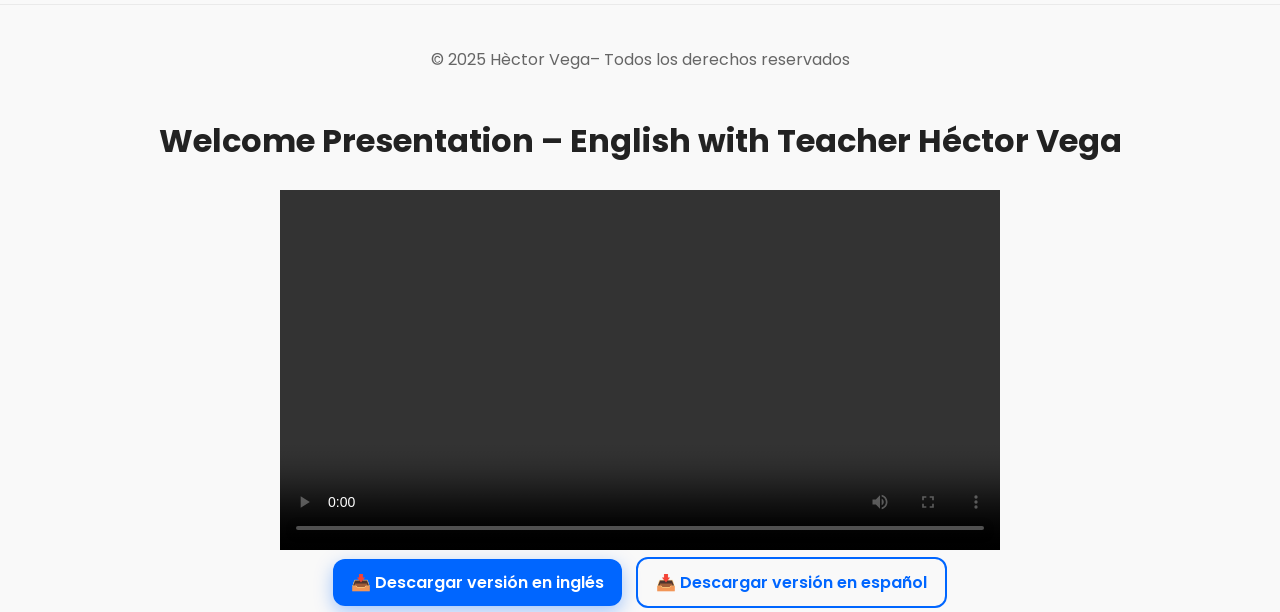
==== commit 412c4fbf: "Merge branch 'main' into cursor/create-welcome-presentation-video-5ae0" ====
--- a/index.html
+++ b/index.html
@@ -51,6 +51,22 @@
       </div>
     </main>
 
+  <!-- Sección: Presentación en video -->
+  <section id="presentacion-video" class="section">
+      <div class="container" style="text-align:center">
+        <h2 class="section-title">Welcome Presentation – English with Teacher Héctor Vega</h2>
+        <video class="square-video" controls preload="metadata">
+          <source src="./presentation/output/welcome_presentation_with_voice.mp4" type="video/mp4" />
+          <source src="./presentation/output/welcome_presentation.mp4" type="video/mp4" />
+          Tu navegador no soporta video HTML5.
+        </video>
+        <div class="video-links">
+          <a class="btn btn-primary" href="./presentation/output/welcome_presentation_with_voice.mp4" download>Descargar con voz y música</a>
+          <a class="btn btn-outline" href="./presentation/output/welcome_presentation.mp4" download>Descargar sin voz</a>
+        </div>
+      </div>
+  </section>
+
     <!-- Sección 2: Experiencia -->
     <section id="experiencia" class="section">
       <div class="container">
@@ -187,7 +203,7 @@
     <script>
     (function(){if(!window.chatbase||window.chatbase("getState")!=="initialized"){window.chatbase=(...arguments)=>{if(!window.chatbase.q){window.chatbase.q=[]}window.chatbase.q.push(arguments)};window.chatbase=new Proxy(window.chatbase,{get(target,prop){if(prop==="q"){return target.q}return(...args)=>target(prop,...args)}})}const onLoad=function(){const script=document.createElement("script");script.src="https://www.chatbase.co/embed.min.js";script.id="Q_iWYYw1kbbiKHVZGAUJn";script.domain="www.chatbase.co";document.body.appendChild(script)};if(document.readyState==="complete"){onLoad()}else{window.addEventListener("load",onLoad)}})();
     </script>
- <section id="welcome" class="section alt">
+
   <div class="container" style="text-align: center;">
     <h2 class="section-title">Welcome Presentation – English with Teacher Héctor Vega</h2>
     <video controls width="720" style="margin: 20px auto; display: block;">
@@ -200,8 +216,9 @@
     </p>
   </div>
 </section>
- </body>
+
   </html>
 
 
 
+
